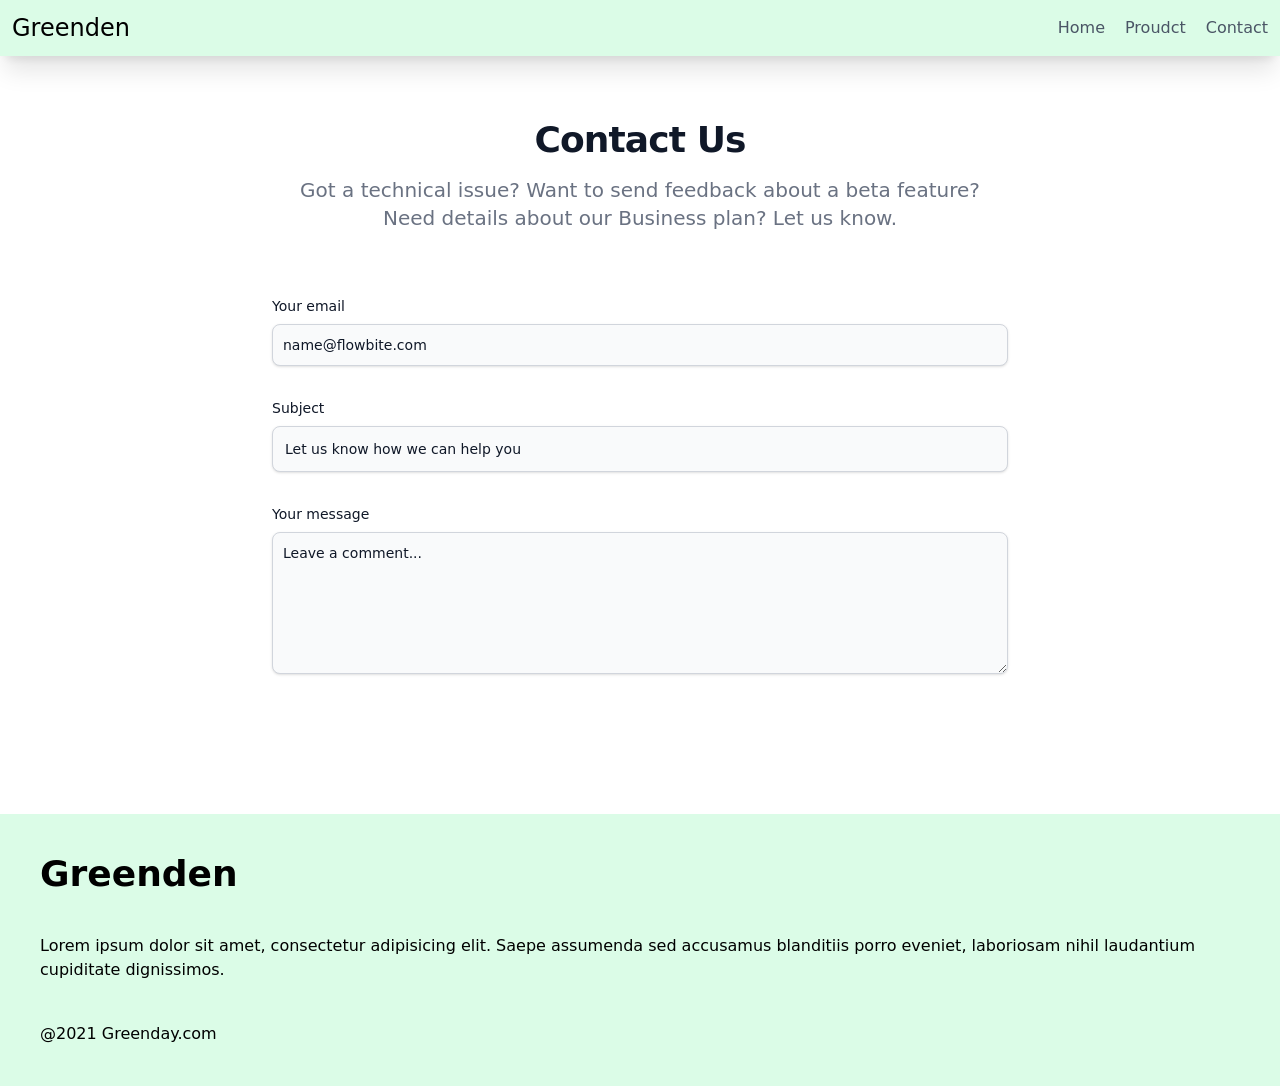
==== contact.html @ b47ecc00 "Initial commit" ====
<!doctype html>
<html lang="en">
  <head>
    <meta charset="UTF-8" />
    <meta name="viewport" content="width=device-width, initial-scale=1.0" />
    <title>Contact us</title>
    <!--Tailwind CSS Link-->
    <link href="./src/output.css" rel="stylesheet" />
  </head>
  <body>
    <!--Responsive Navbar-->
    <nav
      class="bg-green-100 p-3 flex items-center justify-between shadow-xl sticky top-0 z-10"
    >
      <h1 class="text-2xl">Greenden</h1>
      <svg
        xmlns="http://www.w3.org/2000/svg"
        fill="none"
        viewBox="0 0 24 24"
        stroke-width="1.5"
        stroke="currentColor"
        class="size-6 md:hidden"
      >
        <path
          stroke-linecap="round"
          stroke-linejoin="round"
          d="M3.75 6.75h16.5M3.75 12h16.5m-16.5 5.25h16.5"
        />
      </svg>

      <ul class="flex gap-5 text-gray-600 hidden md:flex">
        <li>
          <a class="hover:underline hover:text-black" href="./index.html"
            >Home</a
          >
        </li>
        <li>
          <a class="hover:underline hover:text-black" href="./proudct_page.html"
            >Proudct</a
          >
        </li>
        <li>
          <a class="hover:underline hover:text-black" href="./contact.html"
            >Contact</a
          >
        </li>
      </ul>
    </nav>
    <!--Contact Form Section-->
    <section class="bg-white dark:bg-gray-900">
      <div class="py-8 lg:py-16 px-4 mx-auto max-w-screen-md">
        <h2
          class="mb-4 text-4xl tracking-tight font-extrabold text-center text-gray-900 dark:text-white"
        >
          Contact Us
        </h2>
        <p
          class="mb-8 lg:mb-16 font-light text-center text-gray-500 dark:text-gray-400 sm:text-xl"
        >
          Got a technical issue? Want to send feedback about a beta feature?
          Need details about our Business plan? Let us know.
        </p>
        <form action="#" class="space-y-8">
          <div>
            <label
              for="email"
              class="block mb-2 text-sm font-medium text-gray-900 dark:text-gray-300"
              >Your email</label
            >
            <input
              type="email"
              id="email"
              class="shadow-sm bg-gray-50 border border-gray-300 text-gray-900 text-sm rounded-lg focus:ring-primary-500 focus:border-primary-500 block w-full p-2.5 dark:bg-gray-700 dark:border-gray-600 dark:placeholder-gray-400 dark:text-white dark:focus:ring-primary-500 dark:focus:border-primary-500 dark:shadow-sm-light"
              placeholder="name@flowbite.com"
              required
            />
          </div>
          <div>
            <label
              for="subject"
              class="block mb-2 text-sm font-medium text-gray-900 dark:text-gray-300"
              >Subject</label
            >
            <input
              type="text"
              id="subject"
              class="block p-3 w-full text-sm text-gray-900 bg-gray-50 rounded-lg border border-gray-300 shadow-sm focus:ring-primary-500 focus:border-primary-500 dark:bg-gray-700 dark:border-gray-600 dark:placeholder-gray-400 dark:text-white dark:focus:ring-primary-500 dark:focus:border-primary-500 dark:shadow-sm-light"
              placeholder="Let us know how we can help you"
              required
            />
          </div>
          <div class="sm:col-span-2">
            <label
              for="message"
              class="block mb-2 text-sm font-medium text-gray-900 dark:text-gray-400"
              >Your message</label
            >
            <textarea
              id="message"
              rows="6"
              class="block p-2.5 w-full text-sm text-gray-900 bg-gray-50 rounded-lg shadow-sm border border-gray-300 focus:ring-primary-500 focus:border-primary-500 dark:bg-gray-700 dark:border-gray-600 dark:placeholder-gray-400 dark:text-white dark:focus:ring-primary-500 dark:focus:border-primary-500"
              placeholder="Leave a comment..."
            ></textarea>
          </div>
          <button
            type="submit"
            class="py-3 px-5 text-sm font-medium text-center text-white rounded-lg bg-primary-700 sm:w-fit hover:bg-primary-800 focus:ring-4 focus:outline-none focus:ring-primary-300 dark:bg-primary-600 dark:hover:bg-primary-700 dark:focus:ring-primary-800"
          >
            Send message
          </button>
        </form>
      </div>
    </section>
    <!--Footer Section-->
    <section class="bg-green-100 p-10 flex flex-col gap-10">
      <h1 class="text-4xl font-bold">Greenden</h1>
      <p>
        Lorem ipsum dolor sit amet, consectetur adipisicing elit. Saepe
        assumenda sed accusamus blanditiis porro eveniet, laboriosam nihil
        laudantium cupiditate dignissimos.
      </p>
      <p>@2021 Greenday.com</p>
    </section>
  </body>
</html>
---- src/output.css ----
/*! tailwindcss v4.3.0 | MIT License | https://tailwindcss.com */
@layer properties;
@layer theme, base, components, utilities;
@layer theme {
  :root, :host {
    --font-sans: ui-sans-serif, system-ui, sans-serif, "Apple Color Emoji",
      "Segoe UI Emoji", "Segoe UI Symbol", "Noto Color Emoji";
    --font-mono: ui-monospace, SFMono-Regular, Menlo, Monaco, Consolas, "Liberation Mono",
      "Courier New", monospace;
    --color-yellow-300: oklch(90.5% 0.182 98.111);
    --color-green-100: oklch(96.2% 0.044 156.743);
    --color-green-900: oklch(39.3% 0.095 152.535);
    --color-gray-50: oklch(98.5% 0.002 247.839);
    --color-gray-300: oklch(87.2% 0.01 258.338);
    --color-gray-400: oklch(70.7% 0.022 261.325);
    --color-gray-500: oklch(55.1% 0.027 264.364);
    --color-gray-600: oklch(44.6% 0.03 256.802);
    --color-gray-700: oklch(37.3% 0.034 259.733);
    --color-gray-900: oklch(21% 0.034 264.665);
    --color-black: #000;
    --color-white: #fff;
    --spacing: 0.25rem;
    --breakpoint-md: 48rem;
    --text-sm: 0.875rem;
    --text-sm--line-height: calc(1.25 / 0.875);
    --text-xl: 1.25rem;
    --text-xl--line-height: calc(1.75 / 1.25);
    --text-2xl: 1.5rem;
    --text-2xl--line-height: calc(2 / 1.5);
    --text-3xl: 1.875rem;
    --text-3xl--line-height: calc(2.25 / 1.875);
    --text-4xl: 2.25rem;
    --text-4xl--line-height: calc(2.5 / 2.25);
    --text-5xl: 3rem;
    --text-5xl--line-height: 1;
    --font-weight-light: 300;
    --font-weight-medium: 500;
    --font-weight-bold: 700;
    --font-weight-extrabold: 800;
    --tracking-tight: -0.025em;
    --radius-lg: 0.5rem;
    --default-font-family: var(--font-sans);
    --default-mono-font-family: var(--font-mono);
  }
}
@layer base {
  *, ::after, ::before, ::backdrop, ::file-selector-button {
    box-sizing: border-box;
    margin: 0;
    padding: 0;
    border: 0 solid;
  }
  html, :host {
    line-height: 1.5;
    -webkit-text-size-adjust: 100%;
    tab-size: 4;
    font-family: var(--default-font-family, ui-sans-serif, system-ui, sans-serif, "Apple Color Emoji", "Segoe UI Emoji", "Segoe UI Symbol", "Noto Color Emoji");
    font-feature-settings: var(--default-font-feature-settings, normal);
    font-variation-settings: var(--default-font-variation-settings, normal);
    -webkit-tap-highlight-color: transparent;
  }
  hr {
    height: 0;
    color: inherit;
    border-top-width: 1px;
  }
  abbr:where([title]) {
    -webkit-text-decoration: underline dotted;
    text-decoration: underline dotted;
  }
  h1, h2, h3, h4, h5, h6 {
    font-size: inherit;
    font-weight: inherit;
  }
  a {
    color: inherit;
    -webkit-text-decoration: inherit;
    text-decoration: inherit;
  }
  b, strong {
    font-weight: bolder;
  }
  code, kbd, samp, pre {
    font-family: var(--default-mono-font-family, ui-monospace, SFMono-Regular, Menlo, Monaco, Consolas, "Liberation Mono", "Courier New", monospace);
    font-feature-settings: var(--default-mono-font-feature-settings, normal);
    font-variation-settings: var(--default-mono-font-variation-settings, normal);
    font-size: 1em;
  }
  small {
    font-size: 80%;
  }
  sub, sup {
    font-size: 75%;
    line-height: 0;
    position: relative;
    vertical-align: baseline;
  }
  sub {
    bottom: -0.25em;
  }
  sup {
    top: -0.5em;
  }
  table {
    text-indent: 0;
    border-color: inherit;
    border-collapse: collapse;
  }
  :-moz-focusring {
    outline: auto;
  }
  progress {
    vertical-align: baseline;
  }
  summary {
    display: list-item;
  }
  ol, ul, menu {
    list-style: none;
  }
  img, svg, video, canvas, audio, iframe, embed, object {
    display: block;
    vertical-align: middle;
  }
  img, video {
    max-width: 100%;
    height: auto;
  }
  button, input, select, optgroup, textarea, ::file-selector-button {
    font: inherit;
    font-feature-settings: inherit;
    font-variation-settings: inherit;
    letter-spacing: inherit;
    color: inherit;
    border-radius: 0;
    background-color: transparent;
    opacity: 1;
  }
  :where(select:is([multiple], [size])) optgroup {
    font-weight: bolder;
  }
  :where(select:is([multiple], [size])) optgroup option {
    padding-inline-start: 20px;
  }
  ::file-selector-button {
    margin-inline-end: 4px;
  }
  ::placeholder {
    opacity: 1;
  }
  @supports (not (-webkit-appearance: -apple-pay-button))  or (contain-intrinsic-size: 1px) {
    ::placeholder {
      color: currentcolor;
      @supports (color: color-mix(in lab, red, red)) {
        color: color-mix(in oklab, currentcolor 50%, transparent);
      }
    }
  }
  textarea {
    resize: vertical;
  }
  ::-webkit-search-decoration {
    -webkit-appearance: none;
  }
  ::-webkit-date-and-time-value {
    min-height: 1lh;
    text-align: inherit;
  }
  ::-webkit-datetime-edit {
    display: inline-flex;
  }
  ::-webkit-datetime-edit-fields-wrapper {
    padding: 0;
  }
  ::-webkit-datetime-edit, ::-webkit-datetime-edit-year-field, ::-webkit-datetime-edit-month-field, ::-webkit-datetime-edit-day-field, ::-webkit-datetime-edit-hour-field, ::-webkit-datetime-edit-minute-field, ::-webkit-datetime-edit-second-field, ::-webkit-datetime-edit-millisecond-field, ::-webkit-datetime-edit-meridiem-field {
    padding-block: 0;
  }
  ::-webkit-calendar-picker-indicator {
    line-height: 1;
  }
  :-moz-ui-invalid {
    box-shadow: none;
  }
  button, input:where([type="button"], [type="reset"], [type="submit"]), ::file-selector-button {
    appearance: button;
  }
  ::-webkit-inner-spin-button, ::-webkit-outer-spin-button {
    height: auto;
  }
  [hidden]:where(:not([hidden="until-found"])) {
    display: none !important;
  }
}
@layer utilities {
  .sticky {
    position: sticky;
  }
  .top-0 {
    top: calc(var(--spacing) * 0);
  }
  .z-10 {
    z-index: 10;
  }
  .container {
    width: 100%;
    @media (width >= 40rem) {
      max-width: 40rem;
    }
    @media (width >= 48rem) {
      max-width: 48rem;
    }
    @media (width >= 64rem) {
      max-width: 64rem;
    }
    @media (width >= 80rem) {
      max-width: 80rem;
    }
    @media (width >= 96rem) {
      max-width: 96rem;
    }
  }
  .m-1 {
    margin: calc(var(--spacing) * 1);
  }
  .m-3 {
    margin: calc(var(--spacing) * 3);
  }
  .m-4 {
    margin: calc(var(--spacing) * 4);
  }
  .m-5 {
    margin: calc(var(--spacing) * 5);
  }
  .mx-auto {
    margin-inline: auto;
  }
  .mt-2 {
    margin-top: calc(var(--spacing) * 2);
  }
  .mt-5 {
    margin-top: calc(var(--spacing) * 5);
  }
  .mb-2 {
    margin-bottom: calc(var(--spacing) * 2);
  }
  .mb-4 {
    margin-bottom: calc(var(--spacing) * 4);
  }
  .mb-5 {
    margin-bottom: calc(var(--spacing) * 5);
  }
  .mb-8 {
    margin-bottom: calc(var(--spacing) * 8);
  }
  .block {
    display: block;
  }
  .flex {
    display: flex;
  }
  .grid {
    display: grid;
  }
  .hidden {
    display: none;
  }
  .inline {
    display: inline;
  }
  .size-6 {
    width: calc(var(--spacing) * 6);
    height: calc(var(--spacing) * 6);
  }
  .size-20 {
    width: calc(var(--spacing) * 20);
    height: calc(var(--spacing) * 20);
  }
  .w-45 {
    width: calc(var(--spacing) * 45);
  }
  .w-80 {
    width: calc(var(--spacing) * 80);
  }
  .w-full {
    width: 100%;
  }
  .max-w-screen-md {
    max-width: var(--breakpoint-md);
  }
  .grid-cols-2 {
    grid-template-columns: repeat(2, minmax(0, 1fr));
  }
  .flex-col {
    flex-direction: column;
  }
  .items-center {
    align-items: center;
  }
  .justify-between {
    justify-content: space-between;
  }
  .justify-center {
    justify-content: center;
  }
  .gap-5 {
    gap: calc(var(--spacing) * 5);
  }
  .gap-10 {
    gap: calc(var(--spacing) * 10);
  }
  .space-y-8 {
    :where(& > :not(:last-child)) {
      --tw-space-y-reverse: 0;
      margin-block-start: calc(calc(var(--spacing) * 8) * var(--tw-space-y-reverse));
      margin-block-end: calc(calc(var(--spacing) * 8) * calc(1 - var(--tw-space-y-reverse)));
    }
  }
  .rounded {
    border-radius: 0.25rem;
  }
  .rounded-lg {
    border-radius: var(--radius-lg);
  }
  .border {
    border-style: var(--tw-border-style);
    border-width: 1px;
  }
  .border-black {
    border-color: var(--color-black);
  }
  .border-gray-300 {
    border-color: var(--color-gray-300);
  }
  .bg-black {
    background-color: var(--color-black);
  }
  .bg-gray-50 {
    background-color: var(--color-gray-50);
  }
  .bg-green-100 {
    background-color: var(--color-green-100);
  }
  .bg-green-900 {
    background-color: var(--color-green-900);
  }
  .bg-transparent {
    background-color: transparent;
  }
  .bg-white {
    background-color: var(--color-white);
  }
  .p-2 {
    padding: calc(var(--spacing) * 2);
  }
  .p-2\.5 {
    padding: calc(var(--spacing) * 2.5);
  }
  .p-3 {
    padding: calc(var(--spacing) * 3);
  }
  .p-4 {
    padding: calc(var(--spacing) * 4);
  }
  .p-5 {
    padding: calc(var(--spacing) * 5);
  }
  .p-10 {
    padding: calc(var(--spacing) * 10);
  }
  .px-4 {
    padding-inline: calc(var(--spacing) * 4);
  }
  .px-5 {
    padding-inline: calc(var(--spacing) * 5);
  }
  .py-3 {
    padding-block: calc(var(--spacing) * 3);
  }
  .py-8 {
    padding-block: calc(var(--spacing) * 8);
  }
  .text-center {
    text-align: center;
  }
  .text-2xl {
    font-size: var(--text-2xl);
    line-height: var(--tw-leading, var(--text-2xl--line-height));
  }
  .text-3xl {
    font-size: var(--text-3xl);
    line-height: var(--tw-leading, var(--text-3xl--line-height));
  }
  .text-4xl {
    font-size: var(--text-4xl);
    line-height: var(--tw-leading, var(--text-4xl--line-height));
  }
  .text-sm {
    font-size: var(--text-sm);
    line-height: var(--tw-leading, var(--text-sm--line-height));
  }
  .text-xl {
    font-size: var(--text-xl);
    line-height: var(--tw-leading, var(--text-xl--line-height));
  }
  .font-bold {
    --tw-font-weight: var(--font-weight-bold);
    font-weight: var(--font-weight-bold);
  }
  .font-extrabold {
    --tw-font-weight: var(--font-weight-extrabold);
    font-weight: var(--font-weight-extrabold);
  }
  .font-light {
    --tw-font-weight: var(--font-weight-light);
    font-weight: var(--font-weight-light);
  }
  .font-medium {
    --tw-font-weight: var(--font-weight-medium);
    font-weight: var(--font-weight-medium);
  }
  .tracking-tight {
    --tw-tracking: var(--tracking-tight);
    letter-spacing: var(--tracking-tight);
  }
  .text-gray-500 {
    color: var(--color-gray-500);
  }
  .text-gray-600 {
    color: var(--color-gray-600);
  }
  .text-gray-900 {
    color: var(--color-gray-900);
  }
  .text-white {
    color: var(--color-white);
  }
  .text-yellow-300 {
    color: var(--color-yellow-300);
  }
  .underline {
    text-decoration-line: underline;
  }
  .shadow-sm {
    --tw-shadow: 0 1px 3px 0 var(--tw-shadow-color, rgb(0 0 0 / 0.1)), 0 1px 2px -1px var(--tw-shadow-color, rgb(0 0 0 / 0.1));
    box-shadow: var(--tw-inset-shadow), var(--tw-inset-ring-shadow), var(--tw-ring-offset-shadow), var(--tw-ring-shadow), var(--tw-shadow);
  }
  .shadow-xl {
    --tw-shadow: 0 20px 25px -5px var(--tw-shadow-color, rgb(0 0 0 / 0.1)), 0 8px 10px -6px var(--tw-shadow-color, rgb(0 0 0 / 0.1));
    box-shadow: var(--tw-inset-shadow), var(--tw-inset-ring-shadow), var(--tw-ring-offset-shadow), var(--tw-ring-shadow), var(--tw-shadow);
  }
  .hover\:-translate-y-2 {
    &:hover {
      @media (hover: hover) {
        --tw-translate-y: calc(var(--spacing) * -2);
        translate: var(--tw-translate-x) var(--tw-translate-y);
      }
    }
  }
  .hover\:transform {
    &:hover {
      @media (hover: hover) {
        transform: var(--tw-rotate-x,) var(--tw-rotate-y,) var(--tw-rotate-z,) var(--tw-skew-x,) var(--tw-skew-y,);
      }
    }
  }
  .hover\:text-black {
    &:hover {
      @media (hover: hover) {
        color: var(--color-black);
      }
    }
  }
  .hover\:underline {
    &:hover {
      @media (hover: hover) {
        text-decoration-line: underline;
      }
    }
  }
  .hover\:shadow-xl {
    &:hover {
      @media (hover: hover) {
        --tw-shadow: 0 20px 25px -5px var(--tw-shadow-color, rgb(0 0 0 / 0.1)), 0 8px 10px -6px var(--tw-shadow-color, rgb(0 0 0 / 0.1));
        box-shadow: var(--tw-inset-shadow), var(--tw-inset-ring-shadow), var(--tw-ring-offset-shadow), var(--tw-ring-shadow), var(--tw-shadow);
      }
    }
  }
  .focus\:ring-4 {
    &:focus {
      --tw-ring-shadow: var(--tw-ring-inset,) 0 0 0 calc(4px + var(--tw-ring-offset-width)) var(--tw-ring-color, currentcolor);
      box-shadow: var(--tw-inset-shadow), var(--tw-inset-ring-shadow), var(--tw-ring-offset-shadow), var(--tw-ring-shadow), var(--tw-shadow);
    }
  }
  .focus\:outline-none {
    &:focus {
      --tw-outline-style: none;
      outline-style: none;
    }
  }
  .sm\:col-span-2 {
    @media (width >= 40rem) {
      grid-column: span 2 / span 2;
    }
  }
  .sm\:w-fit {
    @media (width >= 40rem) {
      width: fit-content;
    }
  }
  .sm\:text-xl {
    @media (width >= 40rem) {
      font-size: var(--text-xl);
      line-height: var(--tw-leading, var(--text-xl--line-height));
    }
  }
  .md\:block {
    @media (width >= 48rem) {
      display: block;
    }
  }
  .md\:flex {
    @media (width >= 48rem) {
      display: flex;
    }
  }
  .md\:hidden {
    @media (width >= 48rem) {
      display: none;
    }
  }
  .md\:grid-cols-4 {
    @media (width >= 48rem) {
      grid-template-columns: repeat(4, minmax(0, 1fr));
    }
  }
  .md\:p-10 {
    @media (width >= 48rem) {
      padding: calc(var(--spacing) * 10);
    }
  }
  .md\:text-5xl {
    @media (width >= 48rem) {
      font-size: var(--text-5xl);
      line-height: var(--tw-leading, var(--text-5xl--line-height));
    }
  }
  .lg\:mb-16 {
    @media (width >= 64rem) {
      margin-bottom: calc(var(--spacing) * 16);
    }
  }
  .lg\:py-16 {
    @media (width >= 64rem) {
      padding-block: calc(var(--spacing) * 16);
    }
  }
  .dark\:border-gray-600 {
    @media (prefers-color-scheme: dark) {
      border-color: var(--color-gray-600);
    }
  }
  .dark\:bg-gray-700 {
    @media (prefers-color-scheme: dark) {
      background-color: var(--color-gray-700);
    }
  }
  .dark\:bg-gray-900 {
    @media (prefers-color-scheme: dark) {
      background-color: var(--color-gray-900);
    }
  }
  .dark\:text-gray-300 {
    @media (prefers-color-scheme: dark) {
      color: var(--color-gray-300);
    }
  }
  .dark\:text-gray-400 {
    @media (prefers-color-scheme: dark) {
      color: var(--color-gray-400);
    }
  }
  .dark\:text-white {
    @media (prefers-color-scheme: dark) {
      color: var(--color-white);
    }
  }
  .dark\:placeholder-gray-400 {
    @media (prefers-color-scheme: dark) {
      &::placeholder {
        color: var(--color-gray-400);
      }
    }
  }
}
@property --tw-space-y-reverse {
  syntax: "*";
  inherits: false;
  initial-value: 0;
}
@property --tw-border-style {
  syntax: "*";
  inherits: false;
  initial-value: solid;
}
@property --tw-font-weight {
  syntax: "*";
  inherits: false;
}
@property --tw-tracking {
  syntax: "*";
  inherits: false;
}
@property --tw-shadow {
  syntax: "*";
  inherits: false;
  initial-value: 0 0 #0000;
}
@property --tw-shadow-color {
  syntax: "*";
  inherits: false;
}
@property --tw-shadow-alpha {
  syntax: "<percentage>";
  inherits: false;
  initial-value: 100%;
}
@property --tw-inset-shadow {
  syntax: "*";
  inherits: false;
  initial-value: 0 0 #0000;
}
@property --tw-inset-shadow-color {
  syntax: "*";
  inherits: false;
}
@property --tw-inset-shadow-alpha {
  syntax: "<percentage>";
  inherits: false;
  initial-value: 100%;
}
@property --tw-ring-color {
  syntax: "*";
  inherits: false;
}
@property --tw-ring-shadow {
  syntax: "*";
  inherits: false;
  initial-value: 0 0 #0000;
}
@property --tw-inset-ring-color {
  syntax: "*";
  inherits: false;
}
@property --tw-inset-ring-shadow {
  syntax: "*";
  inherits: false;
  initial-value: 0 0 #0000;
}
@property --tw-ring-inset {
  syntax: "*";
  inherits: false;
}
@property --tw-ring-offset-width {
  syntax: "<length>";
  inherits: false;
  initial-value: 0px;
}
@property --tw-ring-offset-color {
  syntax: "*";
  inherits: false;
  initial-value: #fff;
}
@property --tw-ring-offset-shadow {
  syntax: "*";
  inherits: false;
  initial-value: 0 0 #0000;
}
@property --tw-translate-x {
  syntax: "*";
  inherits: false;
  initial-value: 0;
}
@property --tw-translate-y {
  syntax: "*";
  inherits: false;
  initial-value: 0;
}
@property --tw-translate-z {
  syntax: "*";
  inherits: false;
  initial-value: 0;
}
@property --tw-rotate-x {
  syntax: "*";
  inherits: false;
}
@property --tw-rotate-y {
  syntax: "*";
  inherits: false;
}
@property --tw-rotate-z {
  syntax: "*";
  inherits: false;
}
@property --tw-skew-x {
  syntax: "*";
  inherits: false;
}
@property --tw-skew-y {
  syntax: "*";
  inherits: false;
}
@layer properties {
  @supports ((-webkit-hyphens: none) and (not (margin-trim: inline))) or ((-moz-orient: inline) and (not (color:rgb(from red r g b)))) {
    *, ::before, ::after, ::backdrop {
      --tw-space-y-reverse: 0;
      --tw-border-style: solid;
      --tw-font-weight: initial;
      --tw-tracking: initial;
      --tw-shadow: 0 0 #0000;
      --tw-shadow-color: initial;
      --tw-shadow-alpha: 100%;
      --tw-inset-shadow: 0 0 #0000;
      --tw-inset-shadow-color: initial;
      --tw-inset-shadow-alpha: 100%;
      --tw-ring-color: initial;
      --tw-ring-shadow: 0 0 #0000;
      --tw-inset-ring-color: initial;
      --tw-inset-ring-shadow: 0 0 #0000;
      --tw-ring-inset: initial;
      --tw-ring-offset-width: 0px;
      --tw-ring-offset-color: #fff;
      --tw-ring-offset-shadow: 0 0 #0000;
      --tw-translate-x: 0;
      --tw-translate-y: 0;
      --tw-translate-z: 0;
      --tw-rotate-x: initial;
      --tw-rotate-y: initial;
      --tw-rotate-z: initial;
      --tw-skew-x: initial;
      --tw-skew-y: initial;
    }
  }
}
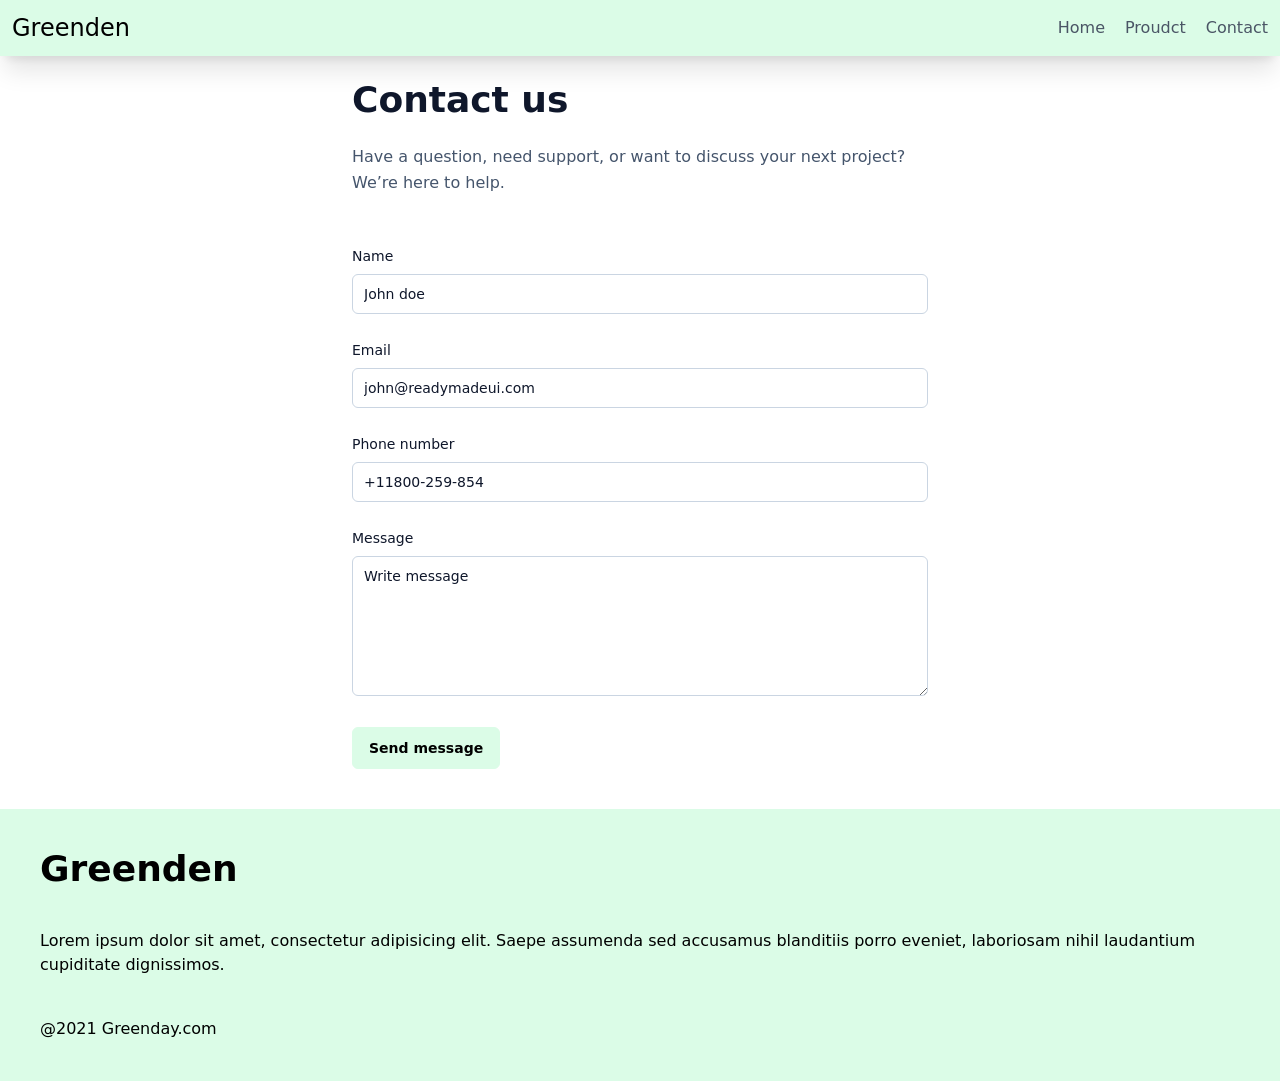
==== commit b8a4b7c2: "Updated Contact Form" ====
--- a/contact.html
+++ b/contact.html
@@ -47,64 +47,80 @@
       </ul>
     </nav>
     <!--Contact Form Section-->
-    <section class="bg-white dark:bg-gray-900">
-      <div class="py-8 lg:py-16 px-4 mx-auto max-w-screen-md">
-        <h2
-          class="mb-4 text-4xl tracking-tight font-extrabold text-center text-gray-900 dark:text-white"
-        >
-          Contact Us
-        </h2>
-        <p
-          class="mb-8 lg:mb-16 font-light text-center text-gray-500 dark:text-gray-400 sm:text-xl"
-        >
-          Got a technical issue? Want to send feedback about a beta feature?
-          Need details about our Business plan? Let us know.
-        </p>
-        <form action="#" class="space-y-8">
+    <section class="px-4 md:px-8 mt-6">
+      <div class="max-w-xl mx-auto">
+        <div class="mb-12">
+          <h2 class="text-3xl font-bold text-slate-900 mb-6 md:text-4xl">
+            Contact us
+          </h2>
+          <p class="text-base leading-relaxed text-slate-600">
+            Have a question, need support, or want to discuss your next project?
+            We’re here to help.
+          </p>
+        </div>
+
+        <form class="space-y-6">
+          <div>
+            <label
+              for="name"
+              class="mb-2 text-slate-900 font-medium text-sm inline-block"
+              >Name</label
+            >
+            <input
+              type="text"
+              id="name"
+              name="name"
+              placeholder="John doe"
+              class="px-3 py-2.5 text-sm text-slate-900 w-full rounded-md bg-white outline-1 -outline-offset-1 outline-slate-300 focus:outline-2 focus:-outline-offset-2 focus:outline-green-300"
+            />
+          </div>
           <div>
             <label
               for="email"
-              class="block mb-2 text-sm font-medium text-gray-900 dark:text-gray-300"
-              >Your email</label
+              class="mb-2 text-slate-900 font-medium text-sm inline-block"
+              >Email</label
             >
             <input
               type="email"
               id="email"
-              class="shadow-sm bg-gray-50 border border-gray-300 text-gray-900 text-sm rounded-lg focus:ring-primary-500 focus:border-primary-500 block w-full p-2.5 dark:bg-gray-700 dark:border-gray-600 dark:placeholder-gray-400 dark:text-white dark:focus:ring-primary-500 dark:focus:border-primary-500 dark:shadow-sm-light"
-              placeholder="name@flowbite.com"
-              required
+              name="email"
+              placeholder="john@readymadeui.com"
+              class="px-3 py-2.5 text-sm text-slate-900 w-full rounded-md bg-white outline-1 -outline-offset-1 outline-slate-300 focus:outline-2 focus:-outline-offset-2 focus:outline-green-300"
             />
           </div>
           <div>
             <label
-              for="subject"
-              class="block mb-2 text-sm font-medium text-gray-900 dark:text-gray-300"
-              >Subject</label
+              for="phone"
+              class="mb-2 text-slate-900 font-medium text-sm inline-block"
+              >Phone number</label
             >
             <input
-              type="text"
-              id="subject"
-              class="block p-3 w-full text-sm text-gray-900 bg-gray-50 rounded-lg border border-gray-300 shadow-sm focus:ring-primary-500 focus:border-primary-500 dark:bg-gray-700 dark:border-gray-600 dark:placeholder-gray-400 dark:text-white dark:focus:ring-primary-500 dark:focus:border-primary-500 dark:shadow-sm-light"
-              placeholder="Let us know how we can help you"
-              required
+              type="number"
+              id="phone"
+              name="phone"
+              placeholder="+11800-259-854"
+              class="px-3 py-2.5 text-sm text-slate-900 w-full rounded-md bg-white outline-1 -outline-offset-1 outline-slate-300 focus:outline-2 focus:-outline-offset-2 focus:outline-green-300"
             />
           </div>
-          <div class="sm:col-span-2">
+          <div>
             <label
               for="message"
-              class="block mb-2 text-sm font-medium text-gray-900 dark:text-gray-400"
-              >Your message</label
+              class="mb-2 text-slate-900 font-medium text-sm inline-block"
+              >Message</label
             >
             <textarea
+              placeholder="Write message"
+              rows="6"
+              type="text"
               id="message"
-              rows="6"
-              class="block p-2.5 w-full text-sm text-gray-900 bg-gray-50 rounded-lg shadow-sm border border-gray-300 focus:ring-primary-500 focus:border-primary-500 dark:bg-gray-700 dark:border-gray-600 dark:placeholder-gray-400 dark:text-white dark:focus:ring-primary-500 dark:focus:border-primary-500"
-              placeholder="Leave a comment..."
+              name="message"
+              class="px-3 py-2.5 text-sm text-slate-900 w-full rounded-md bg-white outline-1 -outline-offset-1 outline-slate-300 focus:outline-2 focus:-outline-offset-2 focus:outline-green-300"
             ></textarea>
           </div>
+
           <button
             type="submit"
-            class="py-3 px-5 text-sm font-medium text-center text-white rounded-lg bg-primary-700 sm:w-fit hover:bg-primary-800 focus:ring-4 focus:outline-none focus:ring-primary-300 dark:bg-primary-600 dark:hover:bg-primary-700 dark:focus:ring-primary-800"
+            class="py-2.5 px-4 text-sm rounded-md font-semibold cursor-pointer text-black border border-green-100 bg-green-100 hover:bg-green-300 transition-all focus:outline-none focus-visible:ring-2 focus-visible:ring-green-100"
           >
             Send message
           </button>
@@ -112,7 +128,7 @@
       </div>
     </section>
     <!--Footer Section-->
-    <section class="bg-green-100 p-10 flex flex-col gap-10">
+    <section class="bg-green-100 p-10 flex flex-col gap-10 mt-10">
       <h1 class="text-4xl font-bold">Greenden</h1>
       <p>
         Lorem ipsum dolor sit amet, consectetur adipisicing elit. Saepe
--- a/src/output.css
+++ b/src/output.css
@@ -9,7 +9,14 @@
       "Courier New", monospace;
     --color-yellow-300: oklch(90.5% 0.182 98.111);
     --color-green-100: oklch(96.2% 0.044 156.743);
+    --color-green-300: oklch(87.1% 0.15 154.449);
     --color-green-900: oklch(39.3% 0.095 152.535);
+    --color-blue-500: oklch(62.3% 0.214 259.815);
+    --color-blue-600: oklch(54.6% 0.245 262.881);
+    --color-blue-700: oklch(48.8% 0.243 264.376);
+    --color-slate-300: oklch(86.9% 0.022 252.894);
+    --color-slate-600: oklch(44.6% 0.043 257.281);
+    --color-slate-900: oklch(20.8% 0.042 265.755);
     --color-gray-50: oklch(98.5% 0.002 247.839);
     --color-gray-300: oklch(87.2% 0.01 258.338);
     --color-gray-400: oklch(70.7% 0.022 261.325);
@@ -21,8 +28,11 @@
     --color-white: #fff;
     --spacing: 0.25rem;
     --breakpoint-md: 48rem;
+    --container-xl: 36rem;
     --text-sm: 0.875rem;
     --text-sm--line-height: calc(1.25 / 0.875);
+    --text-base: 1rem;
+    --text-base--line-height: calc(1.5 / 1);
     --text-xl: 1.25rem;
     --text-xl--line-height: calc(1.75 / 1.25);
     --text-2xl: 1.5rem;
@@ -35,10 +45,15 @@
     --text-5xl--line-height: 1;
     --font-weight-light: 300;
     --font-weight-medium: 500;
+    --font-weight-semibold: 600;
     --font-weight-bold: 700;
     --font-weight-extrabold: 800;
     --tracking-tight: -0.025em;
+    --leading-relaxed: 1.625;
+    --radius-md: 0.375rem;
     --radius-lg: 0.5rem;
+    --default-transition-duration: 150ms;
+    --default-transition-timing-function: cubic-bezier(0.4, 0, 0.2, 1);
     --default-font-family: var(--font-sans);
     --default-mono-font-family: var(--font-mono);
   }
@@ -240,6 +255,12 @@
   .mt-5 {
     margin-top: calc(var(--spacing) * 5);
   }
+  .mt-6 {
+    margin-top: calc(var(--spacing) * 6);
+  }
+  .mt-10 {
+    margin-top: calc(var(--spacing) * 10);
+  }
   .mb-2 {
     margin-bottom: calc(var(--spacing) * 2);
   }
@@ -249,9 +270,15 @@
   .mb-5 {
     margin-bottom: calc(var(--spacing) * 5);
   }
+  .mb-6 {
+    margin-bottom: calc(var(--spacing) * 6);
+  }
   .mb-8 {
     margin-bottom: calc(var(--spacing) * 8);
   }
+  .mb-12 {
+    margin-bottom: calc(var(--spacing) * 12);
+  }
   .block {
     display: block;
   }
@@ -266,6 +293,12 @@
   }
   .inline {
     display: inline;
+  }
+  .inline-block {
+    display: inline-block;
+  }
+  .table {
+    display: table;
   }
   .size-6 {
     width: calc(var(--spacing) * 6);
@@ -281,12 +314,30 @@
   .w-80 {
     width: calc(var(--spacing) * 80);
   }
+  .w-fit {
+    width: fit-content;
+  }
   .w-full {
     width: 100%;
   }
   .max-w-screen-md {
     max-width: var(--breakpoint-md);
   }
+  .max-w-xl {
+    max-width: var(--container-xl);
+  }
+  .border-collapse {
+    border-collapse: collapse;
+  }
+  .transform {
+    transform: var(--tw-rotate-x,) var(--tw-rotate-y,) var(--tw-rotate-z,) var(--tw-skew-x,) var(--tw-skew-y,);
+  }
+  .cursor-pointer {
+    cursor: pointer;
+  }
+  .resize {
+    resize: both;
+  }
   .grid-cols-2 {
     grid-template-columns: repeat(2, minmax(0, 1fr));
   }
@@ -307,6 +358,13 @@
   }
   .gap-10 {
     gap: calc(var(--spacing) * 10);
+  }
+  .space-y-6 {
+    :where(& > :not(:last-child)) {
+      --tw-space-y-reverse: 0;
+      margin-block-start: calc(calc(var(--spacing) * 6) * var(--tw-space-y-reverse));
+      margin-block-end: calc(calc(var(--spacing) * 6) * calc(1 - var(--tw-space-y-reverse)));
+    }
   }
   .space-y-8 {
     :where(& > :not(:last-child)) {
@@ -321,6 +379,9 @@
   .rounded-lg {
     border-radius: var(--radius-lg);
   }
+  .rounded-md {
+    border-radius: var(--radius-md);
+  }
   .border {
     border-style: var(--tw-border-style);
     border-width: 1px;
@@ -328,12 +389,21 @@
   .border-black {
     border-color: var(--color-black);
   }
+  .border-blue-600 {
+    border-color: var(--color-blue-600);
+  }
   .border-gray-300 {
     border-color: var(--color-gray-300);
   }
+  .border-green-100 {
+    border-color: var(--color-green-100);
+  }
   .bg-black {
     background-color: var(--color-black);
   }
+  .bg-blue-600 {
+    background-color: var(--color-blue-600);
+  }
   .bg-gray-50 {
     background-color: var(--color-gray-50);
   }
@@ -367,11 +437,20 @@
   .p-10 {
     padding: calc(var(--spacing) * 10);
   }
+  .px-3 {
+    padding-inline: calc(var(--spacing) * 3);
+  }
   .px-4 {
     padding-inline: calc(var(--spacing) * 4);
   }
   .px-5 {
     padding-inline: calc(var(--spacing) * 5);
+  }
+  .py-2 {
+    padding-block: calc(var(--spacing) * 2);
+  }
+  .py-2\.5 {
+    padding-block: calc(var(--spacing) * 2.5);
   }
   .py-3 {
     padding-block: calc(var(--spacing) * 3);
@@ -394,6 +473,10 @@
     font-size: var(--text-4xl);
     line-height: var(--tw-leading, var(--text-4xl--line-height));
   }
+  .text-base {
+    font-size: var(--text-base);
+    line-height: var(--tw-leading, var(--text-base--line-height));
+  }
   .text-sm {
     font-size: var(--text-sm);
     line-height: var(--tw-leading, var(--text-sm--line-height));
@@ -402,6 +485,10 @@
     font-size: var(--text-xl);
     line-height: var(--tw-leading, var(--text-xl--line-height));
   }
+  .leading-relaxed {
+    --tw-leading: var(--leading-relaxed);
+    line-height: var(--leading-relaxed);
+  }
   .font-bold {
     --tw-font-weight: var(--font-weight-bold);
     font-weight: var(--font-weight-bold);
@@ -418,10 +505,17 @@
     --tw-font-weight: var(--font-weight-medium);
     font-weight: var(--font-weight-medium);
   }
+  .font-semibold {
+    --tw-font-weight: var(--font-weight-semibold);
+    font-weight: var(--font-weight-semibold);
+  }
   .tracking-tight {
     --tw-tracking: var(--tracking-tight);
     letter-spacing: var(--tracking-tight);
   }
+  .text-black {
+    color: var(--color-black);
+  }
   .text-gray-500 {
     color: var(--color-gray-500);
   }
@@ -430,6 +524,12 @@
   }
   .text-gray-900 {
     color: var(--color-gray-900);
+  }
+  .text-slate-600 {
+    color: var(--color-slate-600);
+  }
+  .text-slate-900 {
+    color: var(--color-slate-900);
   }
   .text-white {
     color: var(--color-white);
@@ -447,6 +547,25 @@
   .shadow-xl {
     --tw-shadow: 0 20px 25px -5px var(--tw-shadow-color, rgb(0 0 0 / 0.1)), 0 8px 10px -6px var(--tw-shadow-color, rgb(0 0 0 / 0.1));
     box-shadow: var(--tw-inset-shadow), var(--tw-inset-ring-shadow), var(--tw-ring-offset-shadow), var(--tw-ring-shadow), var(--tw-shadow);
+  }
+  .outline {
+    outline-style: var(--tw-outline-style);
+    outline-width: 1px;
+  }
+  .outline-1 {
+    outline-style: var(--tw-outline-style);
+    outline-width: 1px;
+  }
+  .-outline-offset-1 {
+    outline-offset: calc(1px * -1);
+  }
+  .outline-slate-300 {
+    outline-color: var(--color-slate-300);
+  }
+  .transition-all {
+    transition-property: all;
+    transition-timing-function: var(--tw-ease, var(--default-transition-timing-function));
+    transition-duration: var(--tw-duration, var(--default-transition-duration));
   }
   .hover\:-translate-y-2 {
     &:hover {
@@ -463,6 +582,20 @@
       }
     }
   }
+  .hover\:bg-blue-700 {
+    &:hover {
+      @media (hover: hover) {
+        background-color: var(--color-blue-700);
+      }
+    }
+  }
+  .hover\:bg-green-300 {
+    &:hover {
+      @media (hover: hover) {
+        background-color: var(--color-green-300);
+      }
+    }
+  }
   .hover\:text-black {
     &:hover {
       @media (hover: hover) {
@@ -491,12 +624,49 @@
       box-shadow: var(--tw-inset-shadow), var(--tw-inset-ring-shadow), var(--tw-ring-offset-shadow), var(--tw-ring-shadow), var(--tw-shadow);
     }
   }
+  .focus\:outline-2 {
+    &:focus {
+      outline-style: var(--tw-outline-style);
+      outline-width: 2px;
+    }
+  }
+  .focus\:-outline-offset-2 {
+    &:focus {
+      outline-offset: calc(2px * -1);
+    }
+  }
+  .focus\:outline-blue-600 {
+    &:focus {
+      outline-color: var(--color-blue-600);
+    }
+  }
+  .focus\:outline-green-300 {
+    &:focus {
+      outline-color: var(--color-green-300);
+    }
+  }
   .focus\:outline-none {
     &:focus {
       --tw-outline-style: none;
       outline-style: none;
     }
   }
+  .focus-visible\:ring-2 {
+    &:focus-visible {
+      --tw-ring-shadow: var(--tw-ring-inset,) 0 0 0 calc(2px + var(--tw-ring-offset-width)) var(--tw-ring-color, currentcolor);
+      box-shadow: var(--tw-inset-shadow), var(--tw-inset-ring-shadow), var(--tw-ring-offset-shadow), var(--tw-ring-shadow), var(--tw-shadow);
+    }
+  }
+  .focus-visible\:ring-blue-500 {
+    &:focus-visible {
+      --tw-ring-color: var(--color-blue-500);
+    }
+  }
+  .focus-visible\:ring-green-100 {
+    &:focus-visible {
+      --tw-ring-color: var(--color-green-100);
+    }
+  }
   .sm\:col-span-2 {
     @media (width >= 40rem) {
       grid-column: span 2 / span 2;
@@ -536,6 +706,17 @@
   .md\:p-10 {
     @media (width >= 48rem) {
       padding: calc(var(--spacing) * 10);
+    }
+  }
+  .md\:px-8 {
+    @media (width >= 48rem) {
+      padding-inline: calc(var(--spacing) * 8);
+    }
+  }
+  .md\:text-4xl {
+    @media (width >= 48rem) {
+      font-size: var(--text-4xl);
+      line-height: var(--tw-leading, var(--text-4xl--line-height));
     }
   }
   .md\:text-5xl {
@@ -592,6 +773,26 @@
     }
   }
 }
+@property --tw-rotate-x {
+  syntax: "*";
+  inherits: false;
+}
+@property --tw-rotate-y {
+  syntax: "*";
+  inherits: false;
+}
+@property --tw-rotate-z {
+  syntax: "*";
+  inherits: false;
+}
+@property --tw-skew-x {
+  syntax: "*";
+  inherits: false;
+}
+@property --tw-skew-y {
+  syntax: "*";
+  inherits: false;
+}
 @property --tw-space-y-reverse {
   syntax: "*";
   inherits: false;
@@ -601,6 +802,10 @@
   syntax: "*";
   inherits: false;
   initial-value: solid;
+}
+@property --tw-leading {
+  syntax: "*";
+  inherits: false;
 }
 @property --tw-font-weight {
   syntax: "*";
@@ -675,6 +880,11 @@
   inherits: false;
   initial-value: 0 0 #0000;
 }
+@property --tw-outline-style {
+  syntax: "*";
+  inherits: false;
+  initial-value: solid;
+}
 @property --tw-translate-x {
   syntax: "*";
   inherits: false;
@@ -689,32 +899,18 @@
   syntax: "*";
   inherits: false;
   initial-value: 0;
-}
-@property --tw-rotate-x {
-  syntax: "*";
-  inherits: false;
-}
-@property --tw-rotate-y {
-  syntax: "*";
-  inherits: false;
-}
-@property --tw-rotate-z {
-  syntax: "*";
-  inherits: false;
-}
-@property --tw-skew-x {
-  syntax: "*";
-  inherits: false;
-}
-@property --tw-skew-y {
-  syntax: "*";
-  inherits: false;
 }
 @layer properties {
   @supports ((-webkit-hyphens: none) and (not (margin-trim: inline))) or ((-moz-orient: inline) and (not (color:rgb(from red r g b)))) {
     *, ::before, ::after, ::backdrop {
+      --tw-rotate-x: initial;
+      --tw-rotate-y: initial;
+      --tw-rotate-z: initial;
+      --tw-skew-x: initial;
+      --tw-skew-y: initial;
       --tw-space-y-reverse: 0;
       --tw-border-style: solid;
+      --tw-leading: initial;
       --tw-font-weight: initial;
       --tw-tracking: initial;
       --tw-shadow: 0 0 #0000;
@@ -731,14 +927,10 @@
       --tw-ring-offset-width: 0px;
       --tw-ring-offset-color: #fff;
       --tw-ring-offset-shadow: 0 0 #0000;
+      --tw-outline-style: solid;
       --tw-translate-x: 0;
       --tw-translate-y: 0;
       --tw-translate-z: 0;
-      --tw-rotate-x: initial;
-      --tw-rotate-y: initial;
-      --tw-rotate-z: initial;
-      --tw-skew-x: initial;
-      --tw-skew-y: initial;
-    }
-  }
-}
+    }
+  }
+}
